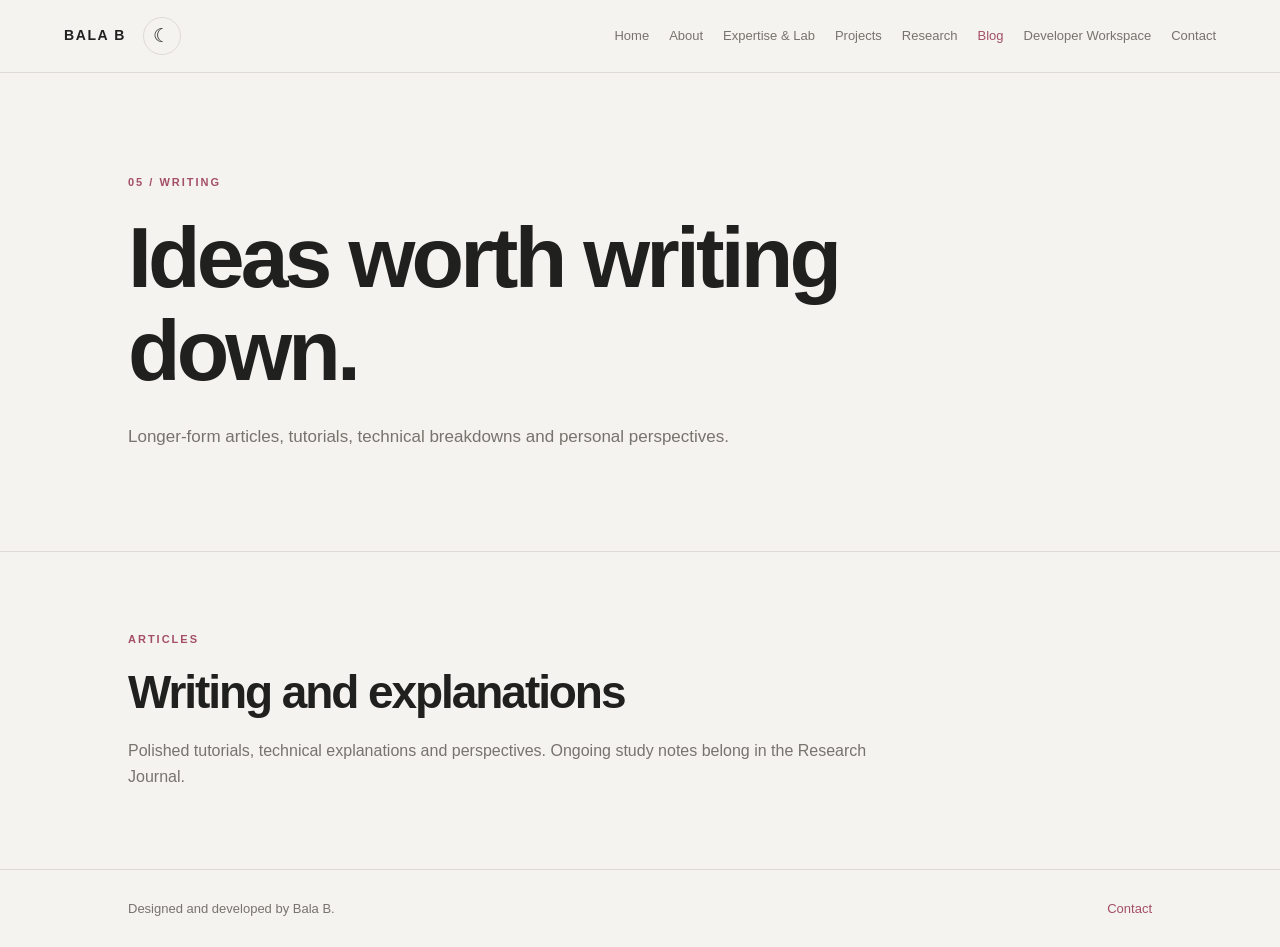
==== blog.html @ f2e2b189 "Add files via upload" ====
<!DOCTYPE html>
<html lang="en">
<head>
    <meta charset="UTF-8">
    <meta name="viewport" content="width=device-width, initial-scale=1.0">
    <meta name="description" content="Bala B's portfolio, projects, research and technical notes.">
    <meta name="theme-color" content="#f5f3ef">
    <title>Blog | Bala B</title>
    <script>
        try {
            const savedTheme = localStorage.getItem("bala-portfolio-theme");
            document.documentElement.dataset.theme = savedTheme === "dark" ? "dark" : "light";
        } catch (error) {
            document.documentElement.dataset.theme = "light";
        }
    </script>
    <link rel="stylesheet" href="css/style.css">
    <link rel="stylesheet" href="css/animations.css">
    <link rel="stylesheet" href="css/responsive.css">
</head>
<body>
    <header class="site-header">
        <nav class="navigation" aria-label="Main navigation">
            <div class="brand-group">
                <a class="brand" href="index.html">BALA B</a>
                <button class="theme-toggle" type="button" aria-label="Switch to dark theme" title="Switch theme">
                    <span class="theme-symbol" aria-hidden="true">☾</span>
                </button>
            </div>
            <div class="nav-tools">
                <button class="menu-toggle" type="button" aria-expanded="false" aria-controls="primary-navigation">Menu</button>
            </div>
            <div class="nav-links" id="primary-navigation">
                    <a href="index.html">Home</a>
                    <a href="about.html">About</a>
                    <a href="expertise.html">Expertise & Lab</a>
                    <a href="projects.html">Projects</a>
                    <a href="research.html">Research</a>
                    <a href="blog.html" aria-current="page">Blog</a>
                    <a href="workspace.html">Developer Workspace</a>
                    <a href="contact.html">Contact</a>
            </div>
        </nav>
    </header>

    <main>
        <section class="page-hero">
            <p class="eyebrow">05 / WRITING</p>
            <h1>Ideas worth writing down.</h1>
            <p class="hero-description">Longer-form articles, tutorials, technical breakdowns and personal perspectives.</p>
        </section>
        
        <section class="content-section">
            <p class="eyebrow">ARTICLES</p>
            <h2>Writing and explanations</h2>
            <p>Polished tutorials, technical explanations and perspectives. Ongoing study notes belong in the Research Journal.</p>
            <!-- GENERATED:blog:START -->
<!-- GENERATED:blog:END -->
        </section>
    </main>

    <footer class="site-footer">
        <p>Designed and developed by Bala B.</p>
        <a href="contact.html">Contact</a>
    </footer>

    <script src="js/theme.js"></script>
    <script src="js/navigation.js"></script>
    <script src="js/github.js"></script>

<script src="js/main.js"></script>
</body>
</html>
---- css/style.css ----
/* Bala B portfolio: editorial, readable, deliberately non-generic. */
:root {
    color-scheme: light;
    --background: #f5f3ef;
    --foreground: #20201e;
    --secondary: #77736e;
    --accent: #a34f68;
    --border: #dedbd4;
    --surface: #ebe8e1;
    --field: #fffefa;
    --font-main: Arial, Helvetica, sans-serif;
}
:root[data-theme="dark"] {
    color-scheme: dark;
    --background: #191918;
    --foreground: #eeeae3;
    --secondary: #aaa49a;
    --accent: #e39ab0;
    --border: #393733;
    --surface: #242321;
    --field: #201f1d;
}
* { box-sizing: border-box; margin: 0; padding: 0; }
html { scroll-behavior: smooth; }
body {
    min-height: 100vh;
    background: var(--background);
    color: var(--foreground);
    font-family: var(--font-main);
    line-height: 1.65;
    transition: background-color 180ms ease, color 180ms ease;
}
a { color: inherit; text-decoration: none; }
button, input, select { font: inherit; }
.site-header {
    position: sticky;
    top: 0;
    z-index: 20;
    padding: 17px 5%;
    background: var(--background);
    border-bottom: 1px solid var(--border);
}
.navigation {
    max-width: 1440px;
    margin: 0 auto;
    display: flex;
    align-items: center;
    justify-content: space-between;
    gap: 24px;
}
.brand-group { display: flex; align-items: center; gap: 17px; flex: 0 0 auto; }
.brand { flex: 0 0 auto; font-size: 14px; font-weight: 800; letter-spacing: 1.6px; }
.nav-links { display: flex; flex-wrap: wrap; justify-content: flex-end; align-items: center; gap: 9px 20px; }
.nav-links a { color: var(--secondary); font-size: 13px; transition: color 160ms ease; }
.nav-links a:hover, .nav-links a[aria-current="page"] { color: var(--accent); }
.nav-tools { display: flex; align-items: center; gap: 9px; }
.theme-toggle, .menu-toggle {
    min-width: 38px;
    height: 38px;
    display: inline-grid;
    place-items: center;
    border: 1px solid var(--border);
    border-radius: 50%;
    background: transparent;
    color: var(--foreground);
    cursor: pointer;
}
.theme-toggle { font-size: 19px; }
.menu-toggle { display: none; min-width: auto; padding: 0 13px; border-radius: 20px; font-size: 13px; }
.page-hero {
    max-width: 1440px;
    min-height: 470px;
    margin: 0 auto;
    padding: 100px 10%;
    display: flex;
    flex-direction: column;
    align-items: flex-start;
    justify-content: center;
    border-bottom: 1px solid var(--border);
}
.eyebrow { margin-bottom: 20px; color: var(--accent); font-size: 11px; font-weight: 700; letter-spacing: 2px; text-transform: uppercase; }
h1, h2 { font-weight: 700; letter-spacing: -.045em; line-height: 1.08; }
h1 { max-width: 940px; font-size: clamp(44px, 7vw, 86px); }
h2 { margin-bottom: 20px; font-size: clamp(30px, 4vw, 46px); }
.hero-description { max-width: 650px; margin-top: 26px; color: var(--secondary); font-size: 17px; }
.content-section { max-width: 1440px; margin: 0 auto; padding: 78px 10%; border-bottom: 1px solid var(--border); }
.content-section > p:not(.eyebrow) { max-width: 760px; color: var(--secondary); }
.text-link { display: inline-block; margin-top: 20px; padding-bottom: 3px; color: var(--accent); border-bottom: 1px solid currentColor; font-size: 14px; font-weight: 700; }
.muted { margin-top: 14px; color: var(--secondary); font-size: 13px; }
.site-footer { max-width: 1440px; margin: 0 auto; padding: 28px 10%; display: flex; justify-content: space-between; gap: 20px; color: var(--secondary); font-size: 13px; }
.site-footer a { color: var(--accent); }
:focus-visible { outline: 2px solid var(--accent); outline-offset: 4px; }
.sr-only { position: absolute; width: 1px; height: 1px; padding: 0; margin: -1px; overflow: hidden; clip: rect(0,0,0,0); white-space: nowrap; border: 0; }
.repo-controls { display: flex; flex-wrap: wrap; gap: 10px; margin: 22px 0 12px; }
.repo-controls input, .repo-controls select {
    min-height: 42px;
    padding: 9px 12px;
    border: 1px solid var(--border);
    border-radius: 0;
    background: var(--field);
    color: var(--foreground);
}
.repo-controls input { flex: 1 1 240px; }
.repo-grid { display: grid; grid-template-columns: repeat(auto-fit, minmax(min(100%, 260px), 1fr)); gap: 14px; margin-top: 20px; }
.repo-card { min-width: 0; padding: 19px; display: flex; flex-direction: column; gap: 10px; border: 1px solid var(--border); background: var(--surface); }
.repo-card h3 { overflow-wrap: anywhere; font-size: 17px; }
.repo-card h3 a:hover { color: var(--accent); }
.repo-card p { color: var(--secondary); font-size: 13px; }
.repo-meta { display: flex; flex-wrap: wrap; gap: 7px 13px; margin-top: auto; padding-top: 8px; color: var(--secondary); font-size: 11px; }
.contact-links { display: flex; flex-wrap: wrap; gap: 12px 22px; }
.contact-links .text-link { margin-top: 8px; }
@media (prefers-reduced-motion: reduce) {
    *, *::before, *::after { scroll-behavior: auto !important; transition-duration: .01ms !important; }
}


/* Homepage identity and embedded GitHub profile */
.home-name {
    font-size: clamp(76px, 13vw, 156px);
    line-height: .94;
    letter-spacing: -.075em;
}
.home-tagline {
    margin-top: 24px;
    color: var(--foreground);
    font-size: clamp(19px, 2.3vw, 27px);
    letter-spacing: -.025em;
}
.home-name + .home-tagline + .hero-description { margin-top: 18px; }
/* Homepage name and circular GitHub avatar */
.home-identity {
    display: flex;
    align-items: center;
    gap: clamp(22px, 4vw, 54px);
    width: 100%;
}
.github-avatar-link {
    display: block;
    flex: 0 0 auto;
    width: clamp(76px, 10vw, 124px);
    height: clamp(76px, 10vw, 124px);
    overflow: hidden;
    border: 1px solid var(--border);
    border-radius: 50%;
    background: var(--surface);
    transition: transform 180ms ease, border-color 180ms ease;
}
.github-avatar-link:hover {
    transform: translateY(-3px);
    border-color: var(--accent);
}
.github-avatar {
    display: block;
    width: 100%;
    height: 100%;
    border-radius: 50%;
    object-fit: cover;
}

/* Python publishing engine output */
.generated-entries { display: grid; gap: 1rem; margin-top: 2rem; }
.generated-entry { padding: 1.4rem 0; border-top: 1px solid var(--line, rgba(0,0,0,.16)); }
.generated-entry h3 { margin: .45rem 0; }
.generated-entry h3 a { color: inherit; text-decoration: none; }
.generated-entry h3 a:hover { text-decoration: underline; text-underline-offset: .2em; }
.generated-meta { color: var(--muted, #777); font-size: .86rem; }
.article-content {
    width: 100%;
    max-width: none;
    margin-left: 0;
    text-align: left;
}

/* Give the opening paragraph a little more presence. */
.article-content > p:first-child {
    max-width: 1100px;
    margin-top: 0;
    font-size: clamp(20px, 2.1vw, 25px);
    line-height: 1.75;
}

/* Keep article typography clear and consistently left-aligned. */
.article-content h2 {
    max-width: 1100px;
    margin: 2.4rem 0 1rem;
    font-size: clamp(30px, 3.5vw, 40px);
    line-height: 1.15;
}

.article-content h3 {
    max-width: 1100px;
    margin: 1.8rem 0 .7rem;
    font-size: clamp(21px, 2.2vw, 25px);
    line-height: 1.25;
}

.article-content p,
.article-content li {
    max-width: 1100px;
    font-size: 18px;
    line-height: 1.85;
    text-align: left;
}

.article-content ul,
.article-content ol {
    max-width: 1100px;
    padding-left: 1.4rem;
}

.article-content pre {
    max-width: 1100px;
    overflow-x: auto;
    padding: 1rem;
    border-radius: 10px;
    background: var(--surface, #eee);
}

.article-content img { max-width: 100%; height: auto; }
.article-content blockquote {
    max-width: 1100px;
    margin: 1.5rem 0;
    padding-left: 1rem;
    border-left: 3px solid currentColor;
    opacity: .85;
}

@media (max-width: 720px) {
    .article-content > p:first-child { font-size: 19px; }
    .article-content p, .article-content li { font-size: 16px; }
}
---- css/animations.css ----
/* Subtle page entrance animation */
@keyframes intro-enter {
    from {
        opacity: 0;
        transform: translateY(10px);
    }

    to {
        opacity: 1;
        transform: translateY(0);
    }
}

.page-hero {
    animation: intro-enter 420ms ease both;
}

@media (prefers-reduced-motion: reduce) {
    .page-hero {
        animation: none;
    }
}
---- css/responsive.css ----
@media (max-width: 1050px) {
    .navigation { flex-wrap: wrap; }
    .nav-links { justify-content: flex-start; }
}
@media (max-width: 720px) {
    .site-header { position: relative; padding: 15px 6%; }
    .navigation { display: grid; grid-template-columns: 1fr auto; gap: 12px; }
    .brand-group { grid-column: 1; grid-row: 1; }
    .nav-tools { grid-column: 2; grid-row: 1; justify-self: end; }
    .menu-toggle { display: inline-grid; }
    .nav-links { display: none; grid-column: 1 / -1; flex-direction: column; align-items: flex-start; gap: 11px; padding: 8px 0 3px; }
    .nav-links.is-open { display: flex; }
    .page-hero { min-height: 390px; padding: 76px 7%; }
    .content-section { padding: 62px 7%; }
    h1 { font-size: clamp(40px, 11vw, 62px); letter-spacing: -.04em; }
    .hero-description { font-size: 15px; }
    .site-footer { padding: 25px 7%; flex-direction: column; }
}

@media (max-width: 520px) {
    .home-name { font-size: clamp(68px, 19vw, 104px); }
}


@media (max-width: 520px) {
    .home-identity {
        gap: 16px;
        align-items: center;
    }
    .github-avatar-link {
        width: 64px;
        height: 64px;
    }
}
@media (max-width: 380px) {
    .home-identity {
        align-items: flex-start;
        flex-direction: column-reverse;
        gap: 14px;
    }
}
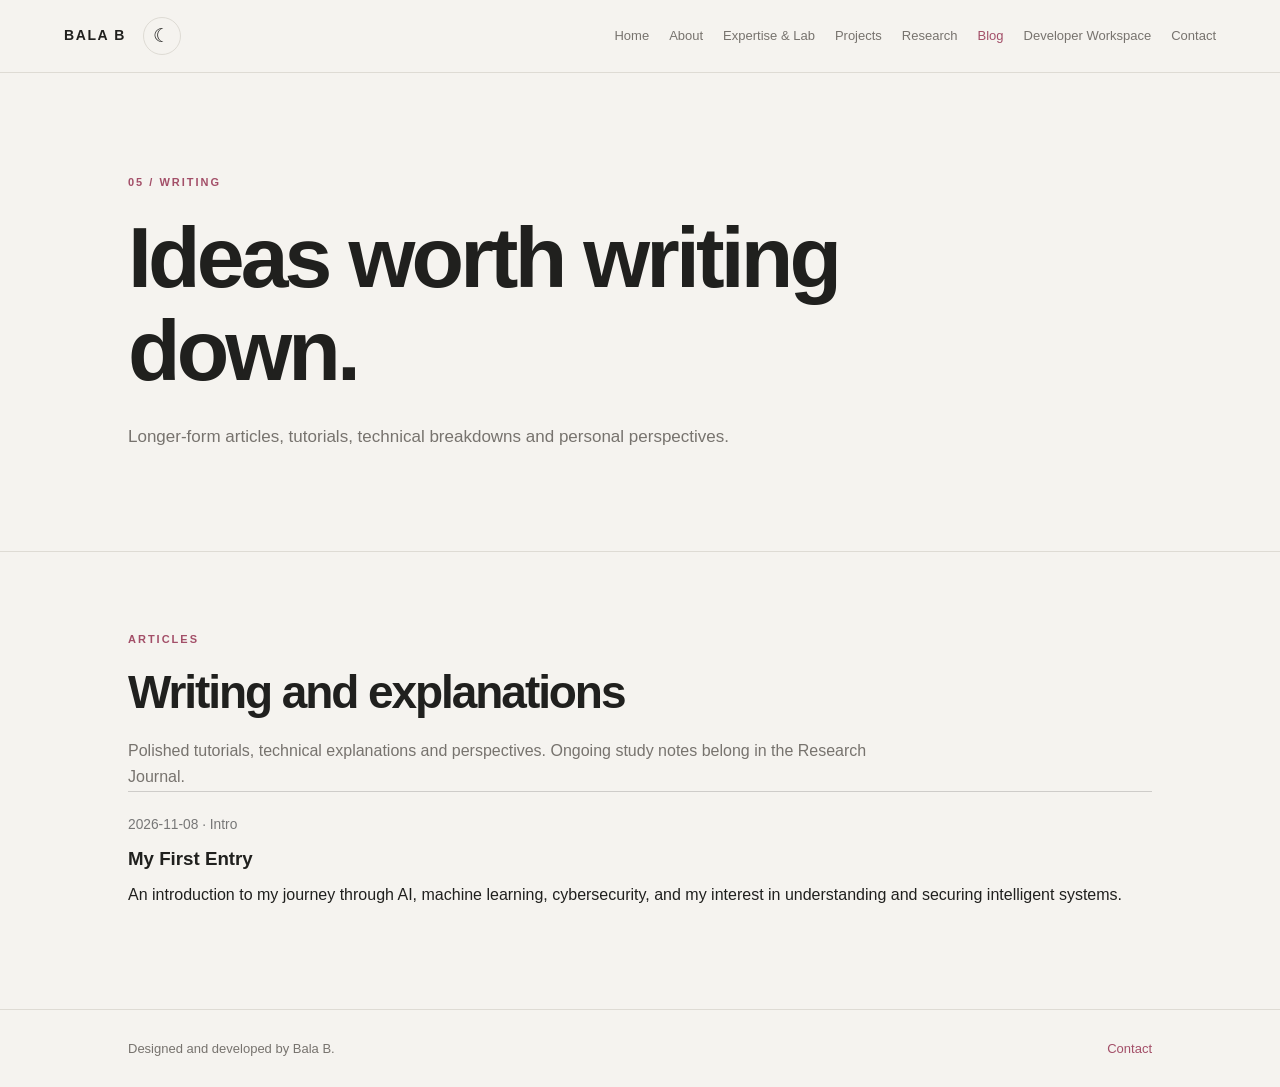
==== commit d1b428f9: "Update blog listing: My First Entry" ====
--- a/blog.html
+++ b/blog.html
@@ -55,6 +55,12 @@
             <h2>Writing and explanations</h2>
             <p>Polished tutorials, technical explanations and perspectives. Ongoing study notes belong in the Research Journal.</p>
             <!-- GENERATED:blog:START -->
+
+<article class="generated-entry">
+<p class="generated-meta">2026-11-08 · Intro</p>
+<h3><a href="blog-my-first-blog.html">My First Entry</a></h3>
+<p>An introduction to my journey through AI, machine learning, cybersecurity, and my interest in understanding and securing intelligent systems.</p>
+</article>
 <!-- GENERATED:blog:END -->
         </section>
     </main>
